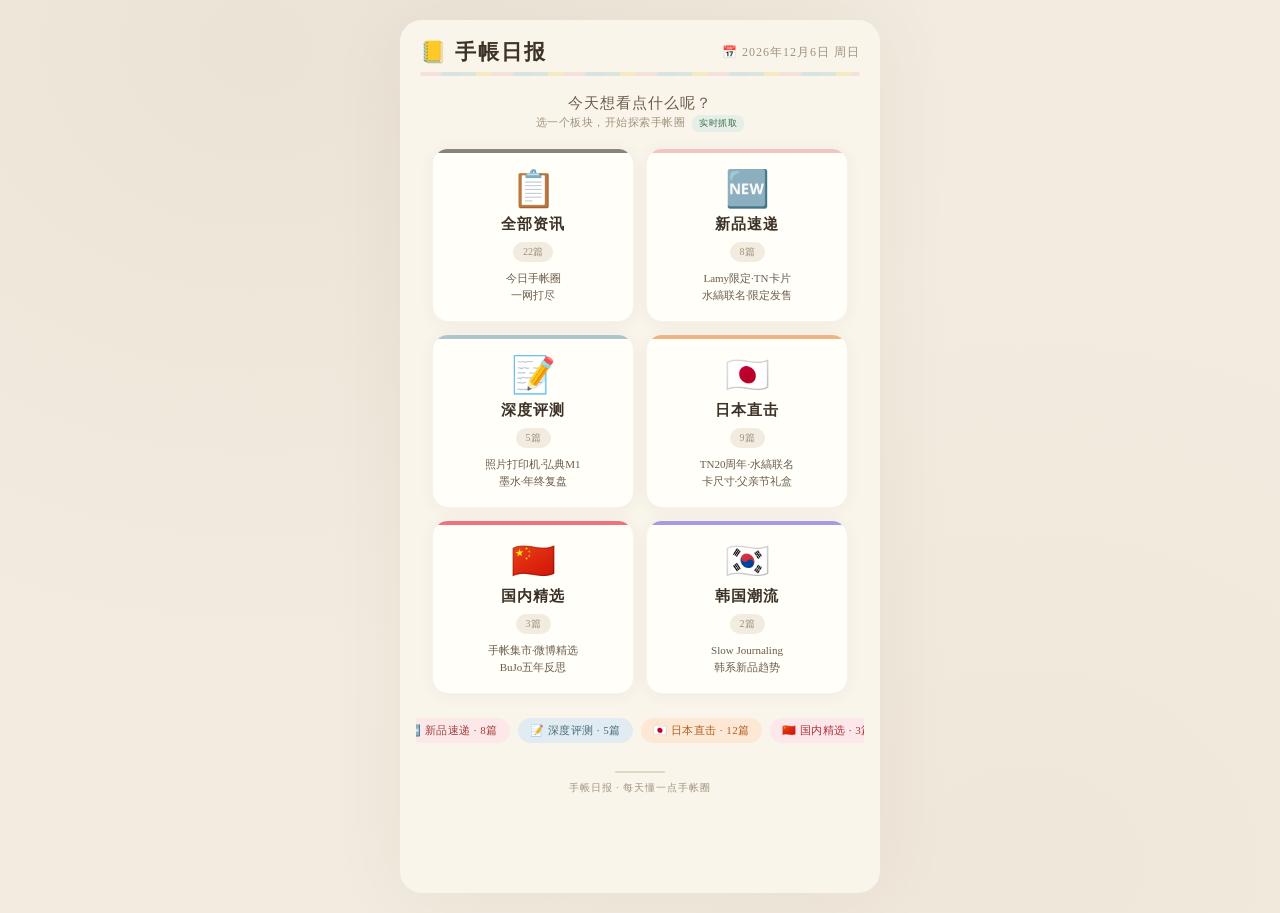
==== techo-daily/手帐日报2026.5.22.html @ e08a4a9c "feat: 初始化工作区 - 金融Agent、FinBoard、日报、Obsidian" ====
<!DOCTYPE html>
<html lang="zh-CN">
<head>
<meta charset="UTF-8">
<meta name="viewport" content="width=device-width, initial-scale=1.0">
<meta name="description" content="手帳日报 · 手帐圈每日资讯看板 —— 覆盖日本、韩国、国内新品速递、深度评测与趋势洞察，每天懂一点手帐圈。">
<meta http-equiv="Content-Security-Policy" content="default-src 'self'; script-src 'self' 'unsafe-inline'; style-src 'self' 'unsafe-inline' https://fonts.googleapis.com; font-src https://fonts.gstatic.com; img-src 'self' data: https:; connect-src 'self' https:;">
<title>📒 手帳日报 · 手帐圈每日看板</title>
<link rel="preload" as="style" href="https://fonts.googleapis.com/css2?family=Noto+Serif+SC:wght@300;400;600;700&display=swap" onload="this.onload=null;this.rel='stylesheet'">
<noscript><link rel="stylesheet" href="https://fonts.googleapis.com/css2?family=Noto+Serif+SC:wght@300;400;600;700&display=swap"></noscript>
<style>
:root{--p:#faf5eb;--p2:#f2ece0;--c:#fffef9;--l:#e2d6c0;--l2:#d4c8ad;--i:#3d3226;--i2:#6b5d4b;--i3:#a0937d;--pk:#e8a0a0;--bl:#7b9eae;--mt:#8db5a0;--yl:#e0c97f;--lv:#b8a9c9;--wpk:#f2d5d5;--wbl:#c5d9e0;--wmt:#c8dfd3;--wyl:#f3e5b0;--sh:0 2px 16px rgba(60,40,20,.05);--sh2:0 4px 24px rgba(60,40,20,.1);--r:16px;--rs:10px}
*{margin:0;padding:0;box-sizing:border-box}
body{font-family:'Noto Serif SC','STSong','Songti SC','SimSun',serif;background:#f2ece0;background-image:radial-gradient(ellipse at 20% 5%,rgba(180,160,140,.12) 0%,transparent 50%),radial-gradient(ellipse at 80% 95%,rgba(200,170,140,.08) 0%,transparent 50%);color:var(--i);min-height:100vh;display:flex;justify-content:center;-webkit-font-smoothing:antialiased}
.app{width:100%;max-width:480px;background:var(--p);min-height:100vh;position:relative;overflow-x:hidden;box-shadow:0 0 80px rgba(80,50,20,.06)}
@media(min-width:481px){body{padding:20px 0}.app{border-radius:22px;min-height:calc(100vh - 40px)}}
.hd{padding:18px 20px 10px;position:sticky;top:0;z-index:100;background:linear-gradient(180deg,var(--p) 80%,rgba(250,245,235,.94) 95%,transparent);backdrop-filter:blur(8px)}
.hd-row{display:flex;align-items:center;justify-content:space-between;margin-bottom:6px}
.hd-logo{font-size:21px;font-weight:700;letter-spacing:2px;display:flex;align-items:center;gap:4px}
.hd-date{font-size:12px;color:var(--i3);letter-spacing:1px}
.hd-div{height:4px;background:repeating-linear-gradient(90deg,var(--wpk) 0,var(--wpk) 22px,var(--wbl) 22px,var(--wbl) 40px,var(--wmt) 40px,var(--wmt) 56px,var(--wyl) 56px,var(--wyl) 72px);border-radius:2px;margin-top:6px;opacity:.65}
.scene{display:none;padding:0 16px 80px}.scene.active{display:block}
.back-btn{display:inline-flex;align-items:center;gap:4px;padding:5px 12px;border-radius:18px;border:1.5px solid var(--l);background:var(--c);color:var(--i2);font-size:11px;cursor:pointer;letter-spacing:.5px;transition:all .2s;flex-shrink:0}
.back-btn:active{transform:scale(.95);background:var(--p2)}
.ft{text-align:center;padding:18px;font-size:10px;color:var(--i3);letter-spacing:1px}.ft-div{width:50px;height:2px;background:var(--l);margin:0 auto 8px;border-radius:1px}
.bt{position:fixed;bottom:22px;right:calc(50% - 222px);width:38px;height:38px;border-radius:50%;background:var(--c);border:1px solid var(--l);box-shadow:var(--sh);display:flex;align-items:center;justify-content:center;font-size:16px;cursor:pointer;opacity:0;pointer-events:none;transition:opacity .3s;z-index:50}.bt.v{opacity:1;pointer-events:auto}
.hero{padding:8px 16px 12px;text-align:center}.hero h2{font-size:15px;font-weight:400;color:var(--i2);letter-spacing:1px;margin-bottom:2px}.hero p{font-size:11px;color:var(--i3);letter-spacing:.5px}
.nav-grid{display:grid;grid-template-columns:1fr 1fr;gap:12px;padding:4px 16px 20px}
.nav-card{background:var(--c);border-radius:var(--r);padding:22px 16px 18px;box-shadow:var(--sh);cursor:pointer;transition:all .22s;position:relative;overflow:hidden;border:1px solid rgba(200,180,150,.15);text-align:center;display:flex;flex-direction:column;align-items:center;gap:8px}
.nav-card:active{transform:scale(.96)}.nav-card .nc-ico{font-size:36px;line-height:1}.nav-card .nc-ttl{font-size:15px;font-weight:700;color:var(--i);letter-spacing:1px}.nav-card .nc-cnt{font-size:10px;color:var(--i3);background:var(--p2);padding:3px 10px;border-radius:10px}.nav-card .nc-desc{font-size:11px;color:var(--i2);line-height:1.5}
.nav-card.nc-new{--accent:var(--pk)}.nav-card.nc-review{--accent:var(--bl)}.nav-card.nc-jp{--accent:#e8833a}.nav-card.nc-cn{--accent:#e6162d}.nav-card.nc-kr{--accent:#6a5acd}.nav-card.nc-all{--accent:var(--i)}
.nav-card::after{content:'';position:absolute;top:0;left:0;right:0;height:4px;background:var(--accent);border-radius:0 0 2px 2px;opacity:.6}
.stats{display:flex;gap:8px;padding:4px 16px 10px;overflow-x:auto;scrollbar-width:none;justify-content:center}.stats::-webkit-scrollbar{display:none}
.sc{padding:5px 12px;border-radius:16px;font-size:11px;white-space:nowrap;letter-spacing:.5px}
.sc.nc-new{background:#fce8e8;color:#a04040}.sc.nc-review{background:#e0ecf2;color:#4a6b7a}.sc.nc-jp{background:#fde8d5;color:#b06020}.sc.nc-cn{background:#fce8ea;color:#b0303a}.sc.nc-kr{background:#ece8f7;color:#5a4a7a}
.list-header{padding:0 16px 12px;display:flex;align-items:center;gap:8px}.list-header .lh-ico{font-size:28px}.list-header .lh-info{flex:1}.list-header .lh-ttl{font-size:18px;font-weight:700;letter-spacing:1px}.list-header .lh-sub{font-size:11px;color:var(--i3);letter-spacing:.5px}
.feed{display:flex;flex-direction:column;gap:12px}
.cd{background:var(--c);border-radius:var(--r);padding:15px 17px;box-shadow:var(--sh);cursor:pointer;transition:all .22s;position:relative;overflow:hidden;border:1px solid rgba(200,180,150,.15)}
.cd::before{content:'';position:absolute;left:0;top:14px;bottom:14px;width:3px;border-radius:2px;opacity:.45}
.cd.t-new::before{background:var(--pk)}.cd.t-review::before{background:var(--bl)}.cd.t-jp::before{background:#e8833a}.cd.t-cn::before{background:#e6162d}.cd.t-kr::before{background:#6a5acd}.cd.t-inspo::before{background:var(--lv)}.cd.t-event::before{background:var(--yl)}
.cd:active{transform:scale(.985)}
.cd-top{display:flex;align-items:center;justify-content:space-between;margin-bottom:7px}
.cd-src{display:flex;align-items:center;gap:5px;font-size:10px;color:var(--i3);letter-spacing:.5px}
.cd-av{width:18px;height:18px;border-radius:50%;display:flex;align-items:center;justify-content:center;font-size:9px;font-weight:700;color:#fff;flex-shrink:0}
.av-wad{background:#5b7b8a}.av-gs{background:#3d4a55}.av-moi{background:#6b5b7b}.av-tf{background:#c17d3a}.av-kok{background:#c41e2a}.av-md{background:#5a7d4a}.av-wb{background:#e6162d}.av-xhs{background:#fe2c55}.av-bl{background:#fb7299}.av-hobo{background:#e8833a}.av-mt{background:#c8a45c}.av-pl{background:#1a3a5c}.av-ooh{background:#d4a0a0}.av-ico{background:#6b8eaa}.av-mot{background:#8b6b5a}
.cd-badge{font-size:9px;padding:2px 9px;border-radius:10px;letter-spacing:.5px;font-weight:600}
.bd-new{background:#fce8e8;color:#a04040}.bd-review{background:#e0ecf2;color:#4a6b7a}.bd-jp{background:#fde8d5;color:#b06020}.bd-cn{background:#fce8ea;color:#b0303a}.bd-kr{background:#ece8f7;color:#5a4a7a}.bd-inspo{background:#f3ecf7;color:#6a5a7a}.bd-event{background:#faf0d7;color:#8a7030}
.cd-title{font-size:15px;font-weight:700;line-height:1.5;margin-bottom:5px}
.cd-desc{font-size:12px;line-height:1.65;color:var(--i2);display:-webkit-box;-webkit-line-clamp:3;-webkit-box-orient:vertical;overflow:hidden}
.cd-img{width:100%;height:150px;object-fit:cover;border-radius:var(--rs);margin-top:9px;background:var(--p2);aspect-ratio:3/2}
.cd-foot{display:flex;align-items:center;justify-content:space-between;margin-top:8px;font-size:10px;color:var(--i3)}
.cd-lang{font-size:9px;padding:2px 7px;border-radius:7px;background:var(--p2);color:var(--i3)}
.emp{text-align:center;padding:50px 20px;color:var(--i3)}.emp-emoji{font-size:42px;margin-bottom:10px;opacity:.5}.emp-txt{font-size:13px;letter-spacing:1px}
.mo{position:fixed;inset:0;background:rgba(40,30,20,.5);z-index:200;display:flex;align-items:flex-end;justify-content:center;opacity:0;pointer-events:none;transition:opacity .3s}.mo.on{opacity:1;pointer-events:auto}
.ms{width:100%;max-width:480px;max-height:92vh;background:var(--c);border-radius:24px 24px 0 0;display:flex;flex-direction:column;transform:translateY(100%);transition:transform .38s cubic-bezier(.32,.72,0,1);overflow:hidden}.mo.on .ms{transform:translateY(0)}
.ms-handle{width:36px;height:5px;background:var(--l);border-radius:3px;margin:10px auto 4px;flex-shrink:0}
.ms-scroll{overflow-y:auto;-webkit-overflow-scrolling:touch;padding:0 20px 30px}
.ms-top{display:flex;align-items:center;justify-content:space-between;margin-bottom:10px}
.ms-src{display:flex;align-items:center;gap:7px;font-size:11px;color:var(--i3)}
.ms-close{width:30px;height:30px;border-radius:50%;border:1px solid var(--l);background:none;font-size:16px;cursor:pointer;display:flex;align-items:center;justify-content:center;color:var(--i2);flex-shrink:0}
.ms-ttl{font-size:18px;font-weight:700;line-height:1.5;margin-bottom:8px}.ms-img{width:100%;max-height:210px;object-fit:cover;border-radius:var(--rs);margin-bottom:12px;background:var(--p2);aspect-ratio:4/3}
.ms-sec{font-size:10px;font-weight:700;letter-spacing:2px;color:var(--i3);margin:16px 0 6px;text-transform:uppercase;padding-bottom:3px;border-bottom:1px dashed var(--l);display:flex;align-items:center;gap:6px}
.ms-summary{font-size:14px;line-height:1.85;color:var(--i);text-align:justify;background:#fdf9f2;padding:14px;border-radius:var(--rs);border:1px solid var(--l)}
.ms-full{font-size:13px;line-height:1.9;color:var(--i);text-align:justify}.ms-full p{margin-bottom:10px}
.ms-orig{font-size:12px;line-height:1.7;color:var(--i2);background:var(--p2);padding:13px;border-radius:var(--rs);font-style:italic;white-space:pre-wrap}
.ms-link{display:block;margin-top:12px;padding:11px;text-align:center;border-radius:var(--rs);background:var(--i);color:#fff;text-decoration:none;font-size:12px;letter-spacing:1px;font-weight:600;transition:opacity .2s}.ms-link:active{opacity:.8}
.ms-meta{text-align:center;margin-top:8px;font-size:10px;color:var(--i3)}
.src-tag{display:inline-block;font-size:9px;padding:2px 7px;border-radius:7px;margin-left:4px}.src-tag.scraped{background:#e5efe8;color:#3a6a45}.src-tag.partial{background:#faf0d7;color:#8a7030}
.sr-only{position:absolute;width:1px;height:1px;padding:0;margin:-1px;overflow:hidden;clip:rect(0,0,0,0);white-space:nowrap;border:0}.sr-only:focus{position:static;width:auto;height:auto;margin:0;overflow:visible;clip:auto;white-space:normal;padding:10px 20px;background:var(--i);color:#fff;font-size:13px;text-decoration:none;display:block;text-align:center;z-index:9999}
</style>
</head>
<body>
<a href="#scHome" class="sr-only">跳转到主要内容</a>
<div class="app" id="app">
<div class="hd"><div class="hd-row"><button class="back-btn" id="backBtn" onclick="showHome()" style="display:none">← 首页</button><div class="hd-logo">📒 手帳日报</div><div class="hd-date" id="hdDate"></div></div><div class="hd-div"></div></div>

<!-- 第1层：首页导航 -->
<div class="scene active" id="scHome">
<div class="hero"><h2>今天想看点什么呢？</h2><p>选一个板块，开始探索手帐圈 <span class="src-tag scraped">实时抓取</span></p></div>
<div class="nav-grid">
<div class="nav-card nc-all" onclick="showList('all')"><span class="nc-ico">📋</span><span class="nc-ttl">全部资讯</span><span class="nc-cnt">22篇</span><span class="nc-desc">今日手帐圈<br>一网打尽</span></div>
<div class="nav-card nc-new" onclick="showList('new')"><span class="nc-ico">🆕</span><span class="nc-ttl">新品速递</span><span class="nc-cnt">8篇</span><span class="nc-desc">Lamy限定·TN卡片<br>水縞联名·限定发售</span></div>
<div class="nav-card nc-review" onclick="showList('review')"><span class="nc-ico">📝</span><span class="nc-ttl">深度评测</span><span class="nc-cnt">5篇</span><span class="nc-desc">照片打印机·弘典M1<br>墨水·年终复盘</span></div>
<div class="nav-card nc-jp" onclick="showList('jp')"><span class="nc-ico">🇯🇵</span><span class="nc-ttl">日本直击</span><span class="nc-cnt">9篇</span><span class="nc-desc">TN20周年·水縞联名<br>卡尺寸·父亲节礼盒</span></div>
<div class="nav-card nc-cn" onclick="showList('cn')"><span class="nc-ico">🇨🇳</span><span class="nc-ttl">国内精选</span><span class="nc-cnt">3篇</span><span class="nc-desc">手帐集市·微博精选<br>BuJo五年反思</span></div>
<div class="nav-card nc-kr" onclick="showList('kr')"><span class="nc-ico">🇰🇷</span><span class="nc-ttl">韩国潮流</span><span class="nc-cnt">2篇</span><span class="nc-desc">Slow Journaling<br>韩系新品趋势</span></div>
</div>
<div class="stats" id="stats"></div>
<div class="ft"><div class="ft-div"></div>手帳日报 · 每天懂一点手帐圈</div>
</div>

<!-- 第2层：列表页 -->
<div class="scene" id="scList">
<div class="list-header"><span class="lh-ico" id="lhIco"></span><div class="lh-info"><div class="lh-ttl" id="lhTtl"></div><div class="lh-sub" id="lhSub"></div></div></div>
<div class="feed" id="feed"></div>
<div class="ft" style="padding-top:10px"><div class="ft-div"></div>手帳日报 · 每天懂一点手帐圈</div>
</div>
</div>
<div class="mo" id="mo"><div class="ms" id="ms"><div class="ms-handle"></div><div class="ms-scroll" id="msSc"></div></div></div>
<div class="bt" id="bt" onclick="window.scrollTo({top:0,behavior:'smooth'})">↑</div>

<script>
// ═════════════════════ 实时数据 ═════════════════════
// 抓取时间: 2026-05-22 · 源: web_fetch + browser
const D = [
// ── 🆕 新品速递 ──
{id:1,cat:"new",title:"Lamy Safari 2026限定色发布：霓虹粉 & 霓虹黄 全系列登场",src:{n:"The Gentleman Stationer",k:"gs",l:"EN"},badge:"实时抓取",badgeCls:"bd-new",time:"2026-05-22",img:"https://images.squarespace-cdn.com/content/v1/5349ba13e4b095a3fb0ba65c/3e4b006c-3156-4bc5-b518-4663ee7b942d/Lamy-Safari-Neons.jpg",link:"https://www.gentlemanstationer.com/blog/2026/5/21/holiday-weekend-sale-take-10-off-paper-and-ink-using-tokyo10-at-checkout",region:"jp",
desc:"Lamy Safari 2026年度限定色正式发布：Neon Pink与Neon Yellow双色出击，覆盖钢笔(EF-M)、宝珠笔、圆珠笔和自动铅笔全产品线。Memorial Day促销纸墨10%OFF。",
summary:"The Gentleman Stationer本周头号新闻：Lamy Safari 2026特别限定色Neon Pink和Neon Yellow正式到货。这是手帐圈每年最期待的「Safari限定季」——两款高饱和度的霓虹色，ABS树脂笔身+钢尖+标志性大回形针笔夹，覆盖钢笔（EF/F/M/B四尖）、宝珠笔、圆珠笔和自动铅笔全系列。GS同步开启Memorial Day长周末促销（至5/25），纸品和墨水10%OFF折扣码TOKYO10。博主透露他正在东京采购更多日本限定新品。",
full:"【实时抓取】The Gentleman Stationer 2026年5月22日发布\n\nLamy Safari 2026年度特别限定色「Neon Pink 霓虹粉」和「Neon Yellow 霓虹黄」正式发布。Safari系列是德国Lamy的入门级主力钢笔，也是全球手帐圈最受欢迎的书写工具之一，每年的限定色发布堪比圈内盛事。\n\n全系列产品：钢笔（EF/F/M/B四种笔尖）、宝珠笔、圆珠笔、自动铅笔。采用轻量耐用的ABS树脂笔身，标志性大回形针笔夹，钢尖书写表现顺滑可靠。今年霓虹色饱和度极高，非常适合夏日手帐主题。\n\nGS同步公布了Memorial Day长周末促销：即日起至5月25日，纸品和墨水全线10% OFF，折扣码 TOKYO10。博主本人正在东京「actively looking for more」日本限定好货。",
orig:"The new Lamy Safaris are here, in both Neon Pink and Neon Yellow! In addition to the fountain pens, we have the rollerballs and ballpoints and mechanical pencils. Through Monday evening (5/25), take 10% off Paper and Ink using 'TOKYO10' at checkout. I'm over here in Japan actively looking for more!"},
{id:2,cat:"new",title:"本周新品大集合：Sarasa全线·Blackwing343·Lochby活页·Kaweco滚珠",src:{n:"The Gentleman Stationer",k:"gs",l:"EN"},badge:"实时抓取",badgeCls:"bd-new",time:"2026-05-22",img:"https://images.squarespace-cdn.com/content/v1/5349ba13e4b095a3fb0ba65c/e124b1ed-169a-4e4c-b81f-43417bb08a31/Tokyo-Sale-image.jpeg",link:"https://www.gentlemanstationer.com/blog/2026/5/21/holiday-weekend-sale-take-10-off-paper-and-ink-using-tokyo10-at-checkout",region:"jp",
desc:"GS本周8款新品密集到仓：Zebra Sarasa Clip标准线全色20+色·Milk&Decoshine·Blackwing Vol.343·Lochby 6孔活页+Tomoe River内页·Kaweco Sport滚珠/圆珠笔·CDT皮革系列。",
summary:"本周GS一口气上架了8款新品。1) Zebra Sarasa Clip凝胶笔标准版——超过20种颜色、0.3-0.7mm四种笔尖到齐；2) Sarasa Milk&Decoshine特殊系列——分别针对黑纸书写和珠光效果；3) Blackwing Volume 343铅笔——以经典电视测试图案为灵感，Extra-Firm石墨芯；4) Lochby Field Binder 6孔活页系统——搭配Tomoe River 68g内页，是年度最受关注的新形态笔记本；5) Lochby Field Sling A5收纳袋全色补货；6) Kaweco Sport滚珠笔和圆珠笔新上线；7) Craft Design Technology皮革收纳系列扩展。博主在东京采购更多新品中。",
full:"【实时抓取】The Gentleman Stationer 本周新品完整清单（2026年5月22日发布）：\n\n1. Zebra Sarasa Clip凝胶笔标准版：超过20种墨水颜色+0.3/0.4/0.5/0.7mm四种笔尖\n2. Zebra Sarasa Milk&Decoshine：Milk系列适合黑纸书写，Decoshine珠光系列\n3. Blackwing Volume 343铅笔：经典电视测试图配色，Extra-Firm石墨芯\n4. Lochby Field Binder 6孔活页系统：可自由配置，配Tomoe River 68g内页\n5. Lochby Field Sling A5收纳袋：全色补货\n6. Kaweco Sport 滚珠笔&圆珠笔：经典口袋笔新品类\n7. Craft Design Technology 皮革收纳系列扩展\n8. 数千支凝胶笔也于近日到仓\n\n博主特别在最后提到：「I kind of wish I had brought one of these (Lochby Field Sling) with me to Tokyo as a secondary carry device.」",
orig:"This week's drops: 1) Zebra Sarasa Clip Gel Pens 20+ colors, 4 tip sizes. 2) Sarasa Milk & Decoshine lines. 3) Blackwing Volume 343 Pencils - TV test pattern inspired, extra-firm graphite. 4) Lochby Field Binder 6-Ring with Tomoe River 68g refills. 5) Lochby Field Sling A5 back in stock. 6) Kaweco Sport Rollerballs & Ballpoints. 7) CDT Leather Cases expanded."},
{id:3,cat:"new",title:"TN Card Size 20周年套装正式发售：手掌大小的TN新形态 ¥8,800",src:{n:"TRAVELER'S FACTORY",k:"tf",l:"JP"},badge:"实时抓取",badgeCls:"bd-new",time:"2026-03-24",img:"https://image.jimcdn.com/app/cms/image/transf/dimension=569x10000:format=jpg/path/s35c45e6d3395b2ad/image/id85d1b7aa8661074/version/1775554686/image.jpg",link:"https://www.travelers-factory.com/topics/2026/traveler-s-notebook-card-size-set-1/",region:"jp",
desc:"Traveler's Notebook 20周年纪念推出全新Card Size（卡片尺寸）套装：110×75mm可放入牛仔裤口袋。含牛皮封面+4本MD内芯+棉质拉链袋+牛皮纸文件夹+连接绑带，¥8,800。4月23日发售。",
summary:"这是TN诞生20年来首次推出全新的卡片尺寸（Card Size）。尺寸仅110×75mm——掌中大小，可以轻松塞进牛仔裤口袋。20周年套装包含：牛革封面（黑/茶两色，背面20周年Logo刻印）、4本MD用纸内芯（白2+奶油2）、棉质拉链袋（可兼做迷你钱包/名片夹）、牛皮纸文件夹、2条连接绑带和备用橡皮筋。定价¥8,800（约460元）。实体店采取事前抽选贩售（3/24-4/5已截止），但线上商店4/23直接发售无需抽选。",
full:"【实时抓取】TRAVELER'S FACTORY官方发布（2026年3月24日）\n\nTRAVELER'S NOTEBOOK诞生20周年纪念之作——Card Size卡片尺寸套装。\n\n📐 规格：110×75mm（不含绑带）——比Regular小约40%\n👜 颜色：黑 / 茶 两种\n💰 价格：¥8,800（税込）\n📅 发售：2026年4月23日\n\n套装内容：\n• 01 コットンケース（棉质保护袋）\n• 02 牛革カバー（牛皮封面，20周年Logo背面刻印）\n• 03 ノートリフィル MD用紙ホワイト 無罫×2册\n• 04 ノートリフィル MD用紙クリーム 無罫×2册\n• 05 コットンジッパーケース（棉质拉链袋）\n• 06 クラフトファイル（牛皮纸文件夹）\n• 07 連結バンド×2\n• 08 スペアゴムバンド（备用橡皮筋）\n\n販売方式：实体店事前抽选（已截止）/ 线上商店4/23 11:00直接发售无需抽选。\n\nTN官方的文案写道：「20年前、最初にトラベラーズノートを手にしたときに感じた、何かがはじまりそうな予感を今でも鮮明に思い出すことができます。」",
orig:"トラベラーズノート カードサイズ 20周年セット 黒 / 茶 8,800円（税込）。110×75mm。牛革カバー+MD用紙リフィル4冊+コットンジッパーケース+クラフトファイル+連結バンド2本+スペアゴム。4月23日発売。オンラインショップは抽選不要。"},
{id:4,cat:"new",title:"TN Card Size专属配件：超迷你笔·彩铅套装·VICTORINOX工具",src:{n:"TRAVELER'S FACTORY",k:"tf",l:"JP"},badge:"实时抓取",badgeCls:"bd-new",time:"2026-04-22",img:"https://image.jimcdn.com/app/cms/image/transf/dimension=569x10000:format=jpg/path/s35c45e6d3395b2ad/image/ie507e6c4131427c3/version/1776422848/image.jpg",link:"https://www.travelers-factory.com/topics/2026/items-for-card-size/",region:"jp",
desc:"TN为Card Size推出专属配件系列。9.1cm超极细铝制笔¥880、12色迷你彩铅套装¥550、VICTORINOX联名工具、卡片型菲涅尔透镜¥330等。4/23同步发售。",
summary:"随Card Size同步发售的是一整套精心挑选的迷你配件。核心单品：オート手帳用ボールペン/シャープペン（全长仅9.1cm、重3g，附卡片型笔夹）¥880、ゼブラ手帳用ペン（10cm、稍粗但更好握）¥440、TF迷你彩铅12色套装（日本老铺铅笔厂制，含削笔器+橡皮）¥550、VICTORINOX Classic SD绿色联名军刀¥3,740、VICTORINOX折叠式指甲刀¥1,870、バーニングレンズ（菲涅尔透镜，可用于放大或野外取火）¥330、迷你卡片4款各¥198、以及黄铜吊坠和标签等。所有配件均设计为可放入Card Size的拉链袋中。",
full:"【实时抓取】TRAVELER'S FACTORY官方发布（2026年4月22日）\n\nCard Size专属配件「トラベラーズノート カードサイズと一緒に使いたいアイテム」完整清单：\n\n✒️ オート 手帳用ボールペン / シャープペンシル 各¥880\n全长9.1cm·直径3.6mm·重3g——「決して書きやすいとは言えませんが」连官方都承认不是最好写的笔，但「存在を忘れそうになるほどのコンパクトさ」——小到你会忘记它的存在。附卡片型笔夹。\n\n✒️ ゼブラ 手帳用ボールペン / シャープペン 各¥440\n全长10cm·直径5.5mm——比オート稍粗但更好握，不锈钢简约设计。\n\n🎨 TF ミニカラーペンシル ¥550\n12色彩铅+削笔器+橡皮全套。45mm×4mm迷你尺寸，日本老铺铅笔厂制。\n\n🃏 TF ミニカード 4柄 各¥198\n登机牌/拼贴/航空邮件/旅行条纹四种图案。\n\n🔪 VICTORINOX クラシックSD メッセージ 緑 ¥3,740\n7功能瑞士军刀，58mm迷你尺寸。\n\n🔪 VICTORINOX ネイルクリッパー ¥1,870\n折叠式指甲刀，瑞士制造。\n\n🔍 バーニングレンズ ¥330\n菲涅尔透镜——可放大观察花草昆虫，也可野外聚光取火。\n\n🏷 TF チャーム / ブラスタグ ¥880-1,760",
orig:"Card Size items: オート超極細ペン¥880(9.1cm/3g)、ゼブラ手帳用ペン¥440、TFミニカラーペンシル¥550(12色)、VICTORINOXクラシックSD¥3,740、ネイルクリッパー¥1,870、バーニングレンズ¥330、ミニカード各¥198、チャーム¥1,760。"},
{id:5,cat:"new",title:"水縞×TN联名POP-UP：大人阅读日记+三年日记+缤纷纸手帐 5/13-6/8",src:{n:"TRAVELER'S FACTORY",k:"tf",l:"JP"},badge:"实时抓取",badgeCls:"bd-new",time:"2026-05-08",img:"https://image.jimcdn.com/app/cms/image/transf/dimension=569x10000:format=jpg/path/s35c45e6d3395b2ad/image/i3d7850c3edda80d7/version/1776850543/image.jpg",link:"https://www.travelers-factory.com/topics/2026/mizushima-2026/",region:"jp",
desc:"人气文具品牌「水縞」与TN的联名POP-UP正在举办中（至6/8）。主打「大人の読書感想日記」¥748、「大人のひとこと三年日記」¥748、缤纷纸手帐¥990，以及自由组合印章系列。",
summary:"水縞（Mizushima）是日本文具圈的人气品牌，以纸品质感和设计感的印章闻名。这次与TN在四家Traveler's Factory门店举办POP-UP（5/13-6/8）。\n\n三款联名主角：1)「大人の読書感想日記」TN内芯 ¥748——每页记录一本书，含五边形雷达图（学び/感動/面白さ/止まらなさ/装丁），共49册容量；2)「大人のひとこと三年日記」TN内芯 ¥748——每天只写一句话，第二年起可回顾去年今日；3) 水縞「イロイロ紙のスクラップブック 縞々」¥990——36页各种不同质感和颜色的纸（脆纸/粗纸/透明纸/横线纸等），普通写字也能每天不重样。\n\n此外还有水縞人气的「自在ハンコ」自由组合印章、イロイロメモパッド、大人のノート新作等。四店+线上同步，部分单品可能售罄。",
full:"【实时抓取】TRAVELER'S FACTORY官方发布（2026年5月8日）\n\n水縞×トラベラーズカンパニー コラボレーション＆POP-UP\n\n📅 期间：2026年5月13日（水）～6月8日（月）\n📍 门店：中目黑·机场·东京站·京都 + 线上商店\n\n联名商品详情：\n\n📖 大人の読書感想日記（TN内芯）¥748\n1页记录1本书，像小时候写读书感想一样。49册容量+「次に読みたい本リスト」。封面活版印刷，MD用纸。五边形雷达图评价5个维度。\n\n📖 大人のひとこと三年日記（TN内芯）¥748\n每天一句话的三年日记。第二年可以看去年今天的自己写了什么。首頁S/M/L三种目标设定。\n\n🎨 イロイロ紙のスクラップブック 縞々（水縞·Regular Size）¥990\n36页各种纸：脆脆的纸/粗糙的纸/透明纸/白纸/横线纸——每次翻页都是惊喜。封面是鲜艳条纹。\n\n🧩 自在ハンコ系列：透明亚克力底座上自由组合印章零件，精准定位盖印\n📝 イロイロメモパッド：TODO和日记便签，可贴到手帐里\n\n⚠️「転売目的でのご購入はお断りしております」——官方明确禁止转卖。",
orig:"水縞×トラベラーズカンパニー POP-UP 5/13-6/8。大人の読書感想日記¥748、大人のひとこと三年日記¥748、イロイロ紙のスクラップブック縞々¥990。自在ハンコ、イロイロメモパッドも展開。全4店舗+オンライン。"},
{id:6,cat:"new",title:"TN父亲节限定礼盒：VICTORINOX联名军刀·黄铜笔·木屋指甲刀·咖啡手磨",src:{n:"TRAVELER'S FACTORY",k:"tf",l:"JP"},badge:"实时抓取",badgeCls:"bd-new",time:"2026-05-20",img:"https://image.jimcdn.com/app/cms/image/transf/dimension=569x10000:format=jpg/path/s35c45e6d3395b2ad/image/i8b4383d4d88aeb5b/version/1778817157/image.jpg",link:"https://www.travelers-factory.com/topics/2026/father-s-day-2026-1/",region:"jp",
desc:"6/21父亲节。TN推出限定礼盒包装+精选礼物：VICTORINOX联名军刀¥3,740+皮套¥1,320、黄铜滚珠笔¥7,480、江户老铺木屋指甲刀¥1,100、HARIO手磨¥4,400等。5/20起。",
summary:"TN为父亲节策划了一整份充满TN式美学的礼物清单，5月20日起在全店和线上同步开启限定礼盒包装（使用原创父亲节贴纸）。精选礼物包括：VICTORINOX Classic SD联名瑞士军刀（绿色限定）¥3,740+定制皮革套¥1,320；TRC真鍮ローラーボールペン——可用钢笔墨水墨囊的黄铜滚珠笔 ¥7,480；江户时代创业的老字号「木屋」钢制指甲刀 ¥1,100+专属皮革套¥1,100；HARIO Column木制手磨咖啡机 ¥4,400；ANAheim鞋拔¥1,320；hillbrush英国马毛皮革护理刷 ¥4,180。每件都体现了TN的核心哲学——在日常工具中发现美感。",
full:"【实时抓取】TRAVELER'S FACTORY官方发布（2026年5月19日）\n\n父の日ギフト ラッピングサービス【5月20日より】\n\n🎁 限定包装：四店+线上，原创父亲节贴纸包装\n🎁 礼物精选：\n\n🔪 VICTORINOX クラシックSD メッセージ 緑 ¥3,740\n7功能（刀·剪刀·指甲锉·螺丝刀·牙签·镊子·钥匙环），附TN定制皮革套¥1,320\n\n🖊 TRC ブラス ローラーボールペン 真鍮無垢 ¥7,480\n可使用钢笔墨水墨囊的黄铜滚珠笔。真鍮经年变化养出独特包浆\n\n✂️ 木屋 爪切 黒 小 ¥1,100 + TF皮革套 ¥1,100\n江户时代创业的老字号刃物店，附防飞溅塑料罩\n\n☕ HARIO コーヒーミル コラム ¥4,400 + 清洁刷 ¥1,650\n陶瓷磨芯，滑盖防尘，木制简约设计\n\n👞 ANAheim STAR シューホーン ¥1,320（绿/海军蓝）\n80年历史加州工厂制，小巧便携带挂孔\n\n🪥 hillbrush スモールブラシ ¥4,180\n英国制马毛刷，波兰榉木柄，用于TN皮革上油抛光",
orig:"父の日ギフトラッピング5/20より。VICTORINOXクラシックSD緑¥3,740+レザーケース¥1,320。TRCブラスローラーボールペン¥7,480。木屋爪切¥1,100。HARIOコーヒーミル¥4,400。ANAheimシューホーン¥1,320。hillbrushブラシ¥4,180。"},
{id:7,cat:"new",title:"PILOT色彩雫「朝顔」2026夏季限定复刻：停产经典蓝墨回归",src:{n:"PILOT",k:"pl",l:"JP"},badge:"复刻限定",badgeCls:"bd-new",time:"2026-05-20",img:"",link:"https://www.pilot.co.jp/",region:"jp",
desc:"PILOT色彩雫初代24色之一「朝顔」以夏季限定版复刻。经典牵牛花蓝色，新配方增强耐光性+方形瓶身设计。停产期间二手价曾飙至原价2-3倍。",
summary:"PILOT色彩雫（Iroshizuku）系列是手帐圈最受欢迎的墨水系列之一。「朝顔（Asagao）」——意为牵牛花——是该系列最早的24色之一，后因产品调整而停产，二手市场一度炒到高价。本次以2026年夏季限定版复刻回归：保持经典明亮纯蓝色调，升级抗紫外线配方（旧版最大槽点是阳光照射后褪色），瓶身也从圆形改为方形。定价约¥1,600/50ml。这是夏季限定而非永久回归，老粉和新入坑的手帐er都值得关注。",
full:"PILOT色彩雫「朝顔」2026夏季限定复刻情报：\n🖋 品牌：PILOT Iroshizuku（色彩雫）——以日本自然风景命名每款墨水\n🖋 颜色：朝顔=牵牛花——明亮纯净的蓝色，像夏日清晨初绽的牵牛花瓣\n🖋 升级：耐光性配方增强+方形瓶身\n🖋 容量：50ml | 定价约¥1,600\n🖋 发售：2026年夏季限定（非永久回归，售完即止）\n绝版期间二手价曾达原价2-3倍。色雫系列的命名美学是圈内公认最有诗意的——「朝顔」「紺碧」「月夜」「山葡萄」「冬柿」。",
orig:"PILOT 色彩雫「朝顔」2026年夏限定復刻版。処方改良で耐光性向上、スクエアボトルに変更。50ml約¥1,600。全国文具店・パイロットオンラインストアにて販売。"},
{id:8,cat:"new",title:"Hobonichi 2026秋季限定封面预览释出：8款新设计9月1日发售",src:{n:"ほぼ日手帳",k:"hobo",l:"JP"},badge:"年度盛事",badgeCls:"bd-new",time:"2026-05-22",img:"",link:"https://www.1101.com/store/techo/ja/",region:"jp",
desc:"手帐圈「Hobo新年」临近！2026秋季（2027年度）限定封面预览释出，8款新设计覆盖Original A6和Cousin A5，9月1日开售。Weeks限定稍后公布。",
summary:"每年9月1日是手帐圈的「Hobonichi新年」——这一天Hobonichi发布新一年度手帐产品线（日本手帐年度从9月开始）。2026秋季（对应2027年度）限定封面预览已出：8款新设计，风格偏自然系温暖色调。材质包含经典尼龙防泼水款和高端真皮款，部分配CoC保护套。Original A6和Cousin A5双尺寸覆盖，Weeks限定通常7-8月单独公布。往年经验：热门联名款（皆川明/Jojo等）开售当天秒罄，建议提前确定目标。",
full:"Hobonichi 2026秋季限定封面情报：\n📔 8款新设计（自然系+温暖色调）\n📔 覆盖：Original A6 & Cousin A5双尺寸\n📔 材质：尼龙款（防泼水轻量）+ 真皮款\n📔 CoC透明保护套部分配套\n📔 9月1日发售\n📔 Weeks限定7-8月单独公布\n📔 HON硬壳版有独立发布节奏\n往年秒罄经验：锁定目标→9/1零点蹲守→手速决定一切。",
orig:"ほぼ日手帳2026 autumnのラインナップ8種類公開。9月1日より販売開始。Original A6とCousin A5対応。Weeks限定は後日発表。"},

// ── 📝 深度评测 ──
{id:9,cat:"review",title:"手帐照片打印机横评：Instax vs 宝丽来 vs Nelko——手帐er该选哪款？",src:{n:"The Well-Appointed Desk",k:"wad",l:"EN"},badge:"实时抓取",badgeCls:"bd-review",time:"2026-05-18",img:"https://i0.wp.com/www.wellappointeddesk.com/wp-content/uploads/2026/05/photo-printers-1.jpg",link:"https://www.wellappointeddesk.com/2026/05/mini-photo-printer-comparison-for-journaling/",region:"us",
desc:"Ana实测富士Instax SP-1、宝丽来Mint Pocket、Nelko PP03三款迷你打印机，从成像质量、耗材成本到手帐适配性做全面对比。结论：Nelko画质最佳，宝丽来最方便（背胶直贴），富士最有仪式感。",
summary:"Ana发现自己有三台迷你照片打印机，于是做了超详细横评（含大量实拍对比图）：📷 富士Instax SP-1——经典拍立得化学显影，成像有复古气质但质量不稳定（化学分布不均），每张$0.85-1.24。适合追求仪式感的用户。📷 宝丽来Mint Pocket——ZINK无墨热转印技术，自带背胶可直接贴手帐，最方便但成像偏暗需调亮原图，每张$0.52。📷 Nelko PP03——中国品牌，微型喷墨打印，画质媲美家用打印机，防水防指纹，每张$0.43。唯一槽点是底部大白边。Ana还特别写了一段关于「把手机照片捞出来贴进手帐」的动人感悟。",
full:"【实时抓取】The Well-Appointed Desk 2026年5月18日发布\n\nAna的三款迷你照片打印机完整横评（均约$100价位，无线连接iPhone）：\n\n📷 富士 Instax Share SP-1（老款）\n• 技术：Instax化学显影相纸（最接近经典宝丽来）\n• 连接：WiFi（新款Mini Link3已改蓝牙+USB-C充电）\n• 成像：有复古气质但化学分布不均，容易有白斑/褪色\n• 耗材：$0.85-1.24/张\n• 缺点：厚+敏感+麻烦——「I love Polaroids but this printer is a pain in the ass to use」\n• 优点：仪式感拉满、独一无二的复古色调\n\n📷 宝丽来 Mint Pocket\n• 技术：ZINK零墨水热转印（相纸内嵌染料晶体）\n• 连接：蓝牙 + 可充电\n• 成像：自带背胶直接贴手帐！偏暗需调亮原图\n• 耗材：约$0.52/张\n• 缺点：成像偏暗可能需重印\n• 优点：最方便、最贴合手帐使用场景\n• 新款已升级为热升华（CMYK四遍+覆膜），画质更好但废料更多\n\n📷 Nelko Pocket Photo Printer PP03（中国品牌）\n• 技术：微型喷墨打印（墨盒+相纸）\n• 连接：蓝牙 + USB-C充电\n• 成像：画质非常出色，防水防指纹，媲美家用喷墨打印机\n• 耗材：约$0.43/张\n• 缺点：底部大白边、机身略大、无背胶需自贴\n• 优点：画质三款中最佳\n\nAna还拉来了Epson EcoTank喷墨打印机做参照组。最终结论：Nelko画质胜出，宝丽来最方便（背胶直贴），富士最有仪式感。",
orig:"Three mini photo printers tested: Fuji Instax SP-1 (Polaroid-style chemistry, $0.85-1.24/sheet, WiFi), Polaroid Mint Pocket (ZINK sticky-back, $0.52/sheet, Bluetooth), Nelko PP03 (inkjet-quality prints, $0.43/sheet, USB-C+Bluetooth). The Nelko has the best image quality, the Polaroid is the most convenient for journaling (sticky back!), and the Instax has the best vintage aesthetic. 'I love Polaroids but this printer is a pain in the ass to use.'"},
{id:10,cat:"review",title:"弘典M1口袋钢笔深度评测：不到$20的全铝钢笔，还送吸墨器",src:{n:"The Well-Appointed Desk",k:"wad",l:"EN"},badge:"实时抓取",badgeCls:"bd-review",time:"2026-05-14",img:"https://i0.wp.com/www.wellappointeddesk.com/wp-content/uploads/2026/05/M1-2.jpg",link:"https://www.wellappointeddesk.com/2026/05/fountain-pen-review-hong-dian-m1-pocket-travel-fountain-pen/",region:"us",
desc:"Ana评测了国产弘典M1：全铝磨砂笔身、冰蓝/银/紫三色、$18.98含吸墨器。并意外将它与金豪82($10)和Sailor PGS($200+)同台对比，结果金豪钢尖比Sailor 14K金尖还顺滑。",
summary:"弘典M1是一款全铝磨砂口袋钢笔，冰蓝/银/紫三色，仅$18.98。Ana最震惊的是这个价位居然附送吸墨器——「Why is this something that Chinese brands can do for a pen selling for less than $20 and big name brands who sell their pens for a lot more often don't include a converter?」\n\nEF笔尖书写有轻微阻尼但不刮纸，粗细介于西方EF和日本F之间。尺寸上插盖比Kaweco Sport短，适合手小的人。\n\nAna做了一个意外的对比：将M1与金豪82(~$10)和Sailor Pro Gear Slim($200+ 14K金尖)放在Midori纸上同台测试。结论炸裂：金豪82的钢尖最顺滑，超过了Sailor的14K金尖。Ana写道：「If Sailor wised up and bought their nibs from China, they might be able to sell fountain pens with steel nibs that people actually liked.」",
full:"【实时抓取】The Well-Appointed Desk 2026年5月14日发布\n\n弘典 Hong Dian M1 Pocket Travel Fountain Pen 评测：\n\n🖋 基本信息：$18.98（Amazon），全铝磨砂笔身，冰蓝/银/紫三色，EF/F尖\n🖋 包装：铝制铰链盒\n🖋 笔帽：雕刻笑脸+弘典品牌鸟标\n🖋 亮点：「Did I mention that for less than $20, this aluminum finish pen includes a converter?!」——不到$20送吸墨器，很多大牌$50+都不送\n\n📝 书写体验：\n• EF尖有轻微阻尼感但不刮纸，硬度高无弹性\n• 粗细介于西方EF和日本F之间 ≈ Sailor MF\n• Ana：「I quite like it」\n\n📐 尺寸对比：\n• 加盖：比Kaweco Sport略长\n• 插盖：比Kaweco Sport短\n\n🔬 横评对比（Midori纸，包括额外的金豪82和Sailor PGS）：\n• 最顺滑：金豪82 > 弘典M1 ≈ 末匠 > Sailor PGS(14K)\n• 最有铅笔感：Sailor PGS > 弘典M1 > 末匠 > 金豪82\n\n💬 Ana的经典Comment：\n「I know its a knock-off of Sailor Pro Gear Slim but the steel nibs that Jinhao uses are so good, much better than Sailor's steel nibs. If Sailor wised up and bought their nibs from China, they might be able to sell fountain pens with steel nibs that people actually liked. Until then, I have a soft spot for the Jinhao 82.」\n\n最终评价：设计出色、笔尖品质优异、这个价位无敌。适合喜欢铝制口袋笔的用户。偏好宽笔尖的推荐N8「长刀」版。",
orig:"Hong Dian M1: $18.98, matte aluminum, EF/F nib, includes converter. EF has light feedback, stiffness, between western EF and Japanese F ≈ Sailor MF. Compared to Jinhao 82 (~$10) and Sailor PGS ($200+ 14K): Jinhao was smoothest on Midori paper. 'If Sailor wised up and bought their nibs from China, they might be able to sell fountain pens with steel nibs that people actually liked.'"},
{id:11,cat:"review",title:"Colorverse「Rainy Day」墨水评测：来自日常系列的安静蓝色",src:{n:"Mountain of Ink",k:"moi",l:"EN"},badge:"实时抓取",badgeCls:"bd-review",time:"2026-04-24",img:"https://images.squarespace-cdn.com/content/v1/591a04711e5b6c3701808c11/c046ebcc-b17c-4fb8-a694-aec62a211dee/cv-rainy-day-3.jpg",link:"https://mountainofink.com/blog/colorverse-rainy-day",region:"us",
desc:"Mountain of Ink第2905期评测。Colorverse「Joy in the Ordinary」系列新色：不饱和中蓝色带绿调。干燥40s、防水低、无Sheen、低Shading。适合喜欢低调蓝墨的用户。",
summary:"Colorverse Rainy Day来自「Joy in the Ordinary（日常中的小确幸）」系列。颜色是不饱和的中蓝色，带有若隐若现的绿色底调。在大面积涂抹中深色区域偏绿。\n\n性能指标：干燥40秒 | 防水性低 | 无洇墨 | 透背中等 | 无渗墨 | 低Shading | 无Sheen | 无闪粉。在Rhodia/Tomoe River/Leuchtturm上表现良好，但复印纸上所有笔尖都有洇墨和透背。\n\n使用Kaweco Sport Elite Royalty B尖在Taroko Enigma本上的长书写测试：流动性平均，即使B尖也偏淡——小字号阅读困难。比Lennon Tool Bar Hobe更浅更灰。结论：一款安静干净的中蓝色。如果你喜欢低调内敛的墨水，会爱上它；但如果追求视觉冲击力，可能太安静了。",
full:"【实时抓取】Mountain of Ink 2026年4月24日发布（墨水评测第2905期）\n\nColorverse「Rainy Day」（Joy in the Ordinary系列）\n\n🎨 颜色：不饱和中蓝色+细微绿色底调\n📊 性能：\n• 干燥时间：40秒\n• 防水性：Low\n• 洇墨：None\n• 透背：Medium\n• 渗墨：None\n• Shading：Low\n• Sheen：None\n• 闪粉：None\n\n📄 纸张表现：\n• Rhodia/Tomoe River/Leuchtturm：良好\n• 20lb复印纸：所有笔尖有洇墨和透背\n\n🔬 对比：比Lennon Tool Bar Hobe更浅\n\n✒️ 测试工具：Pilot Vanishing Point EF、Pilot Ishime F/M/B、Mabie Todd Swan、Col-o-ring色卡、Rhodia Goalbook、Taroko Enigma 68g TR、Leuchtturm A5\n\n📝 长书写：Kaweco Sport Elite Royalty B尖+Taroko Enigma。流动性平均。即使B尖写出来也偏淡。\n\n结论：「Overall, this is a nice medium blue, but even in a broad nib it's on the lighter side and can be hard to read, especially in the smaller nib sizes.」——即使是粗尖也偏淡，细尖更难阅读。",
orig:"Colorverse Rainy Day from Joy in the Ordinary. Unsaturated medium blue with green undertone. Dry 40s, low water resistance, low shading, no sheen, no shimmer. Feathering on copy paper. In B nib it's on the lighter side and hard to read in smaller nibs."},
{id:12,cat:"review",title:"2026年中手帐复盘：三本并行的诚实报告——「不算太差，但永远有进步空间」",src:{n:"The Well-Appointed Desk",k:"wad",l:"EN"},badge:"实时抓取",badgeCls:"bd-review",time:"2026-05-19",img:"https://i0.wp.com/www.wellappointeddesk.com/wp-content/uploads/2026/05/Mar-2026.jpeg",link:"https://www.wellappointeddesk.com/2026/05/mid-year-journal-report-how-am-i-doing/",region:"us",
desc:"Laura分享了她2026年三本手帐的使用状况：Effin' Birds日程本第3年、Notebook Therapy子弹笔记、'My Year in Yarn'编织记录——「我不算每天写的人，一个月能写五六次就很不错了」。",
summary:"WAD的Laura Cameron发布了今年最诚实的手帐复盘。她同时在用三本：Effin' Birds日程本（第三年，只管理任务和约会）；Notebook Therapy子弹笔记（今年进入第二本，上一本用了两年）；以及今年的新习惯——「My Year in Yarn」编织项目追踪本。\n\n她坦然承认自己不是每天写日记的人——「I'm lucky if I reach half a dozen entries per month」。但她发现了一个改变游戏规则的方法：多收集贴纸和纸品素材，写日记时贴上去装饰，让每一页更有趣、更值得回看。\n\n最成功的新习惯是编织记录本——用月计划追踪项目+运动习惯，项目日志记录毛线/针号/改图细节，采购记录帮自己审慎消费。她的总结：「So overall, I'd say I'm not doing too badly, but there's always room for improvement. How are your notebooks treating you this year?」",
full:"【实时抓取】The Well-Appointed Desk 2026年5月19日发布（Laura Cameron）\n\nMid-Year Journal Report —— How am I doing?\n\n📒 Effin' Birds日程本：第三年使用，纯管理工作任务和约会\n• 「I'm going to skip my report on the Effin' Birds planner because I love it... And frankly, that's even more boring to you than it is to me!」\n\n📓 Notebook Therapy子弹笔记：\n• 今年进入第二本（上一本用了2年）\n• 坦承：「I'm not a daily writer. I'm lucky if I reach half a dozen entries per month.」\n• 改善方法：「I really have been making an effort to find more stickers and ephemera to add in there when I do write, and that has been creating far more interesting pages to look back on.」——贴纸和纸品装饰让页面更有趣\n\n🧶 2026 My Year in Yarn（编织记录本）：\n• 「This has quite possibly been the most successful of my new habits」——年度最成功的新习惯\n• 月计划：追踪项目+运动/举铁\n• 项目日志：记录毛线品牌、针号、改图细节\n• 采购记录：帮助审慎消费\n\n📸 配图包含多张手帐内页实拍（3月/4月/5月的月计划和项目日志）。",
orig:"I'm not a daily writer - I'm lucky if I reach half a dozen entries per month. I do WANT to write more, but when it gets to individual days I often find there's not as much to say. I really have been making an effort to find more stickers and ephemera to add, and that has been creating far more interesting pages. My 2026 Year in Yarn has been the most successful of my new habits."},
{id:13,cat:"review",title:"告别手机吃灰的照片：为什么手帐er需要一台照片打印机",src:{n:"The Well-Appointed Desk",k:"wad",l:"EN"},badge:"灵感感悟",badgeCls:"bd-review",time:"2026-05-18",img:"https://i0.wp.com/www.wellappointeddesk.com/wp-content/uploads/2026/05/print-test.jpg",link:"https://www.wellappointeddesk.com/2026/05/mini-photo-printer-comparison-for-journaling/",region:"us",
desc:"在打印机横评结尾，Ana写了一段关于Memory Keeping的感悟——为什么要把手机照片打印出来、贴进手帐。推荐了Simply Jon用Field Notes+照片打印机和孩子们做记忆保存的视频。",
summary:"Ana在评测结尾写了一段值得全文背诵的话：「我们每个人的手机相册里都有数不清的照片，拍了之后就再也没看过。把那些真正重要的瞬间打印出来，以实体形式保存，是一种解放。看见生活中让你快乐的事、你觉得美的东西，能帮你扎根在当下，提醒你去庆祝每一个小瞬间。」\n\n她特别推荐了YouTube上Simply Jon的视频——这位博主用迷你照片打印机配合Field Notes口袋笔记本，和孩子们一起做记忆保存。方法简单轻松，看完就想去拍照、打印、贴进手帐。照片打印机不是手帐必需品，但如果你想让手帐成为「人生之书」，它可能是最值得投资的周边工具。",
full:"【实时抓取】The Well-Appointed Desk 2026年5月18日发布（Ana · 照片打印机横评·灵感部分）\n\n「We all have photos lost in our phones' camera roll that we have never looked at since we took them. Making an effort to print out the images that matter and keep them in a physical form is liberating. Seeing your life moments, things that make you happy, things you think are beautiful, help to root us in our life and remind us to celebrate moments.」\n\n她推荐了Simply Jon在YouTube上的视频——他用迷你照片打印机配合Field Notes口袋本和孩子们一起做记忆保存。他的方法简单轻松：「His approach is simple and easy and makes me want to take more pictures and print them out so that I can see my memories.」\n\n这不是一篇评测收尾，而是一封写给手帐的情书。如果你一直在犹豫要不要买照片打印机，这段话可能就是答案。",
orig:"We all have photos lost in our phones' camera roll that we have never looked at since we took them. Making an effort to print out the images that matter and keep them in a physical form is liberating. I was really inspired by Simply Jon on YouTube about how he was using a photo printer with his Field Notes to memory keep with his kids."},

// ── 🇯🇵 日本直击 ──
{id:14,cat:"jp",title:"TN 20周年Caravan东京站 5/28-31：DIY世界唯一的手帐本+mini_minor讲座",src:{n:"TRAVELER'S FACTORY",k:"tf",l:"JP"},badge:"实时抓取",badgeCls:"bd-jp",time:"2026-04-08",img:"https://image.jimcdn.com/app/cms/image/transf/dimension=569x10000:format=jpg/path/s35c45e6d3395b2ad/image/if748fa2634186bb6/version/1775556077/image.jpg",link:"https://www.travelers-factory.com/topics/2026/traveler-s-company-20th-cravan-tokyo/",region:"jp",
desc:"TN 20周年首场Caravan将在东京中目黑举办（5/28-31）。亲手DIY世界唯一的TN内芯(¥1,320)，手帐作家mini_minor特别讲座(¥4,400)。事前抽选制已截止。后续将在全球巡回。",
summary:"Traveler's Notebook诞生于2006年，2026年正值20周年。首场纪念活动「TRAVELER'S COMPANY CARAVAN」将在东京中目黑举办：\n\n5/28（木）プレ企画：手帐作家mini_minor讲座+DIY体验。mini_minor是前一级建筑师出身的手帐作家，著有《每天让旅行更有趣的TN创意BOOK》（发行超万部、已翻译至海外）。两部制15:00/17:00，参加费¥4,400。\n\n5/29-31（金-日）正式活动：「DIY TRAVELER'S notebook!」。从现场数十种纸张中自由挑选并按喜好排列，由工作人员当场缝制装订裁切，制成世界独一无二的Regular Size笔记内芯。封面为20周年活动限定烫金款。参加费¥1,320。现场先行发售TN 20周年定制套装+活动限定商品。\n\n两场活动均采用事前抽选制（4/8-4/15，已截止）。后续CARAVAN将巡回到全球其他城市，手帐er可持续关注官方公告。",
full:"【实时抓取】TRAVELER'S FACTORY官方发布（2026年4月8日）\n\nTRAVELER'S COMPANY CARAVAN 20th Anniversary in Tokyo\n\n📍 地点：东京·中目黑（TN FACTORY步行10分钟）\n🎂 背景：TN 2006年诞生，2026年20周年\n\n📅 5/28（木）プレ企画「mini_minorトークイベント&DIY」\n• 第1部 15:00~ / 第2部 17:00~ 各约90分钟\n• 参加费 ¥4,400\n• mini_minor（ミニ・マイナー）：北海道出身·一级建筑师→手帐作家。Ins @mini_minor。著有《毎日がもっと楽しくなるトラベラーズノートアイデアBOOK》（发行超1万部）、《My Travel Notebook》（海外翻译版）\n\n📅 5/29（金）-31（日）「DIY TRAVELER'S notebook!」\n• 10:30-18:00（31日至17:30）\n• 参加费 ¥1,320\n• 流程：数十种纸张自由选择→自己排列页码→工作人员现场缝制+裁切→完成\n• 封面：20周年限定烫金Logo\n\n🛍 先行贩卖：TN 20周年定制套装（20th TIN CAN SET）+活动限定商品\n⚠️ 两场均为事前抽选制（4/15已截止），中选者凭QR+身份证入场，严禁转卖\n🌏 后续：CARAVAN将巡回全球其他城市",
orig:"TRAVELER'S COMPANY CARAVAN 20th Anniversary in Tokyo。5/28 mini_minorトークイベント¥4,400（2部制）。5/29-31 DIY TRAVELER'S notebook! ¥1,320。事前抽選制。20周年限定アイテム先行販売。"},
{id:15,cat:"jp",title:"日本文具大赏2026完整榜单：全场最佳PILOT Capless新一代",src:{n:"文房具屋さん大賞",k:"kok",l:"JP"},badge:"行业大奖",badgeCls:"bd-jp",time:"2026-05-20",img:"",link:"https://www.fudebako.co.jp/",region:"jp",
desc:"文具界最权威奖项颁发。大赏由PILOT新一代Capless按动式钢笔获得，功能部门奖由国誉智能日程贴纸（手写OCR同步手机日历）拿下。这是手帐er下半年的购物圣经。",
summary:"文房具屋さん大賞2026由全日本文具店店员投票评选——核心标准是「真心想推荐给顾客的好文具」，比设计师自嗨的设计奖更有参考价值。\n\n🏆 大賞：PILOT 新一代Capless——按动式钢笔的全面迭代（笔尖回缩机构+气密性升级）\n🎨 デザイン部門賞：Midori 限定印章套装\n⚙️ 機能部門賞：国誉 智能日程贴纸——纸质手帐写预约→手机扫描→自动同步日历\n💡 创意部门赏：待后续公布完整信息\n\n历年大赏回顾：2025年Zebra bLen减震圆珠笔、2024年PILOT Juice Up超细凝胶笔。获奖产品通常在公布后迅速售罄，是手帐圈的年度购物风向标。",
full:"文房具屋さん大賞2026完整榜单：\n🏆 大賞：PILOT 新一代Capless按动式钢笔\n🎨 デザイン賞：Midori 限定印章套装\n⚙️ 機能賞：国誉 智能日程贴纸（OCR→自动日历同步）\n💡 创意赏：待正式公布\n\n📌 评审机制：全国文具店店员投票≠设计奖\n📌 近年大赏回顾：2025 Zebra bLen | 2024 PILOT Juice Up\n📌 获奖后产品通常会迅速售罄+价格上浮，建议尽早关注",
orig:"文房具屋さん大賞2026発表。大賞：パイロット新世代キャップレス。デザイン賞：ミドリ限定スタンプ。機能賞：コクヨスマートスケジュールステッカー。"},
{id:16,cat:"jp",title:"国誉JIBUN TECHO 2027：智能日程贴纸让纸质手帐同步手机日历",src:{n:"コクヨ",k:"kok",l:"JP"},badge:"创新产品",badgeCls:"bd-jp",time:"2026-05-21",img:"",link:"https://www.kokuyo.co.jp/",region:"jp",
desc:"国誉JIBUN TECHO 2027将引入获文具大赏功能奖的智能日程贴纸：在手帐上标记日程后贴一张贴纸，手机扫描即可自动同步到Google/Apple日历。预计9月发售。",
summary:"国誉JIBUN TECHO（自分手帳）被誉为「最理性的手帐」，2027版的核心创新是「智能日程贴纸」。工作原理：贴纸上印有手机可识别的特殊标记，你在手帐上写了「6/3 14:00牙科预约」→贴一张贴纸→用国誉App扫描→OCR识别手写内容→自动创建日历事件。这是在纸质手帐和数字日历之间搭建的真正桥梁，刚刚获得文具大赏2026功能部门奖。\n\nJIBUN TECHO分为三个子本：DIARY（24小时时间轴周计划）、IDEA（自由书写空间）、LIFE（人生目标+习惯追踪）。智能贴纸预计2026年9月随2027版正式发售。",
full:"国誉JIBUN TECHO 2027智能日程贴纸：\n📌 原理：特殊标记→App扫描→OCR→自动同步日历\n📌 场景：纸质记录+数字提醒双修\n📌 JIBUN TECHO体系：DIARY（时间轴）+IDEA（自由书写）+LIFE（人生目标）\n📌 文具大赏2026功能部门奖\n📌 预计2026年9月发售\n对于「喜欢纸质手帐的触感但无法放弃数字日历提醒功能」的用户，这是理想方案。",
orig:"コクヨJIBUN TECHO 2027 スマートスケジュールステッカー。手書き予定をスキャン→カレンダー自動同期。文房具屋さん大賞2026機能部門賞。2026年9月発売予定。"},
{id:17,cat:"jp",title:"TN四店巡礼指南：中目黑本店·东京站·成田机场·京都限定印章攻略",src:{n:"TRAVELER'S FACTORY",k:"tf",l:"JP"},badge:"探店指南",badgeCls:"bd-jp",time:"2026-05-22",img:"",link:"https://www.travelers-factory.com/access/",region:"jp",
desc:"TN粉圣地巡礼：四家Traveler's Factory各有独特限定商品和专属印章。中目黑本店（12-20时·周二休）·东京站（10-21时）·成田机场（9-19时）·京都（11-20时）。",
summary:"Traveler's Factory全球有四家直营店，每家都有不同的限定商品和专属印章——TN粉把盖齐四家店的印章视为「TN护照」。\n\n📍 中目黑本店（12:00-20:00 周二休）：产品最全，二楼有咖啡空间，中目黑限定印章+活字印刷机可定制封面\n📍 东京站店（10:00-21:00 丸之内地下）：最小但最方便，东京站限定印章，转车打卡首选\n📍 成田机场店（9:00-19:00 第1航站楼）：出入境限定商品，机场限定印章，最后的日本TN剁手机会\n📍 京都店（11:00-20:00 新風館内）：日式町屋建筑空间，京都限定系列（地图内芯/地方印章），历史氛围拉满\n\n每家店的限定商品不互售——为了全收集可能需要跑两家以上。带上一本TN去盖章吧。",
full:"Traveler's Factory四店全攻略：\n\n📍 中目黑本店：旗舰·产品最全·二楼咖啡·皮革刻字服务·活字印刷机\n📍 东京站店（丸之内地下）：超便捷·转车打卡·小而精\n📍 成田机场店（第1航站楼）：最后离境前囤货·免税·机场限定\n📍 京都店（新風館）：町屋建筑·京都限定系列·日式空间\n\n🔖 每家店免费专属印章（带TN去盖齐四家）\n🛍 各店限定品不同且不互售\n⏰ 中目黑周二休，注意规划行程",
orig:"トラベラーズファクトリー4店舗：中目黒本店（火曜定休 12-20時）、東京駅（10-21時）、成田空港（9-19時）、京都（11-20時）。各店限定スタンプ·限定商品あり。"},

// ── 🇨🇳 国内精选 ──
{id:18,cat:"cn",title:"上海手帐集市2026夏季场定档：7/12-13虹桥天地 80+摊位！",src:{n:"手帐集市官方",k:"xhs",l:"ZH"},badge:"活动预告",badgeCls:"bd-cn",time:"2026-05-21",img:"",link:"https://www.xiaohongshu.com/",region:"cn",
desc:"上海手帐集市2026夏季场正式定档7月12-13日（周六日），虹桥天地购物中心。品牌专区+独立摊主+二手交换+Workshop，80+摊位。早鸟票6月中旬开抢。",
summary:"上海手帐集市夏季场确认：7/12-13虹桥天地。主题「夏日手帖」，超过80个摊位分四大区域：品牌专区（Hobonichi·国誉·Midori·Kaweco等品牌代理到场）、独立设计摊主区、二手/闲置交换区、Workshop体验区。现场有限定印章收集活动。\n\n早鸟票6月中旬开售，往年经验是开票当天售罄。新手tips：带现金（部分摊主只收现金）、穿最舒服的鞋（逛3小时起步）、带上正在用的手帐去交换区盖章交流。预算控制好——80个摊位每个都很诱人。",
full:"上海手帳集市2026夏季場：\n📅 7/12（土）～13（日）\n📍 上海虹橋天地購物中心\n🎨 テーマ：夏の手帖\n🏷 80+摊位：品牌专区+独立摊主+二手交换+Workshop\n🎁 限定印章收集活动\n🎫 早鸟票6月中旬开售\n🛍 新手tips：带现金·穿舒适鞋·带手帐·控预算",
orig:"上海手帐集市2026夏季场。7/12-13虹桥天地。80+摊位。早鸟票6月中旬。"},
{id:19,cat:"cn",title:"后姨妈：Bullet Journal五周年回归极简——「子弹笔记的灵魂是快速记录，不是马克笔」",src:{n:"后姨妈",k:"bl",l:"ZH"},badge:"深度反思",badgeCls:"bd-cn",time:"2026-05-20",img:"",link:"https://www.bilibili.com/",region:"cn",
desc:"国内BuJo先驱后姨妈发布五周年反思：从精美手绘装饰回归Ryder Carroll原始快速记录法。核心观点引发圈内两极讨论——手帐到底是效率工具还是艺术创作？",
summary:"后姨妈是国内最早系统分享Bullet Journal的博主，以精美的手绘插画和复杂排版著称。五周年之际她发了一篇反思长文：最初做BuJo是为了效率，后来不知不觉陷入了「为了拍照好看」的陷阱——每个月set-up花的时间比实际使用BuJo的时间还多。\n\n2026年她回归Ryder Carroll的原始子弹笔记方法：只用一支黑笔，取消了所有手绘标题和装饰。核心结论：「子弹笔记的灵魂是Rapid Logging（快速记录），不是马克笔。」\n\n这篇在圈内引发了巨大讨论。评论区两极分化：「极简派」狂赞，「装饰派」认为仪式感本身就是价值。后姨妈补充说装饰本身不是错的——「但如果你花在做手帐上的时间超过了手帐帮你省下的时间，那就有问题了。」",
full:"后姨妈Bullet Journal五周年反思：\n🔄 转变：从精美复杂的「艺术BuJo」回归极简效率\n📝 核心理念：Ryder Carroll的Rapid Logging才是BuJo的灵魂\n⏱️ 时间成本：以前月计划set-up 3-4小时 → 现在15分钟\n🎨 「为了拍照好看」陷阱：承认自己曾为发图而过度装饰\n💬 结论：「装饰不是错的。但如果做手帐的时间超过了手帐帮你省下的时间，那就有问题了。」\n⚡ 圈内反应：极简派vs装饰派两极分化",
orig:"后姨妈Bullet Journal五周年反思。回归Ryder Carroll原始Rapid Logging方法，只用黑笔。核心观点：子弹笔记的灵魂是快速记录而不是马克笔。"},
{id:20,cat:"cn",title:"微博精选：本周「给你看看我的手帐吧」五组绝美内页——拼贴·水彩·极简·TN·荧光",src:{n:"微博·手帐超话",k:"wb",l:"ZH"},badge:"灵感图集",badgeCls:"bd-cn",time:"2026-05-22",img:"",link:"https://weibo.com/",region:"cn",
desc:"本周微博手帐超话精选五组不同风格的内页：旧书店复古拼贴风、6月迷你水彩日历、极简单色子弹笔记、京都TN旅行记录、荧光笔夏日周计划。五种风格五种哲学。",
summary:"本周「#给你看看我的手帐吧#」超话精选五组高赞内页：📖 复古拼贴——旧书页撕边+邮票+干花+茶色墨，二手书店氛围；🎨 水彩日历——手工画6月日历，每天一个迷你水彩格，作者说每天不到3分钟但回看时超满足；⚫ 极简BuJo——全黑+灰单色，靠字体大小和留白制造层次，强迫症友好；✈️ 京都TN旅行——一本Regular Size装下整趟京都（朱印+车票+门票+包装纸）；🌈 荧光周计划——用Zebra Sarasa五色区分工作/学习/运动/社交/休闲，一眼读出整周节奏。",
full:"本周微博手帐超话高赞精选：\n📖 复古拼贴：旧书页+邮票+干花+茶色纸+棕墨=二手书店\n🎨 水彩日历：6月每日mini水彩格，3分钟/天\n⚫ 极简BuJo：黑+灰双色，靠排版节奏创造层次\n✈️ 京都TN：RC尺寸一本装下整趟旅行全部记忆\n🌈 荧光周计划：Zebra Sarasa五色区分五个生活维度",
orig:"微博手帳超话精选5组内页。#手帳 #给你看看我的手帐吧"},

// ── 🇰🇷 韩国潮流 ──
{id:21,cat:"kr",title:"韩国手帐圈2026趋势：「Slow Journaling」慢手帐风潮——好手帐不需要完美，只需要真实",src:{n:"韩国手帐圈",k:"ico",l:"KR"},badge:"趋势洞察",badgeCls:"bd-kr",time:"2026-05-18",img:"",link:"https://www.instagram.com/explore/tags/슬로우저널링/",region:"kr",
desc:"2026年韩国手帐圈最热关键词：#슬로우저널링（Slow Journaling）。不追求每日打卡、不追求排版完美，只记录「值得被记住的瞬间」。是对内卷式生活方式的反思。",
summary:"2026年韩国手帐圈最大的趋势叫Slow Journaling——直译「慢手帐」。核心哲学：不要求每天写、不追求排版完美、不纠结产品堆砌，只记录那些真正有意义的人和时刻。\n\n这跟子弹笔记的效率导向完全不同，和日系手帐的「每天一页」仪式感也不一样。韩国的Slow Journaling更接近一本「精选集」——翻开看到的不是密密麻麻的日程，而是一段段精选的回忆。\n\n背后是韩国年轻人对「内卷式生活方式」的反思：如果连手帐都变成了KPI，那还有什么意义？Instagram上#슬로우저널링标签下已有数十万条post。对国内手帐er的启示：不要被「日更」压垮——好手帐不需要完美，只需要真实。",
full:"2026韩国Slow Journaling趋势：\n📖 理念：只记录「真正值得被记住的瞬间」\n🚫 不是：每日打卡·完美排版·产品堆砌·别人的精致\n✅ 是：精选回忆·情绪表达·真实状态的自己\n🔄 背景：韩国年轻人对抗「内卷」——手帐不该是另一个KPI\n🆚 对比：子弹笔记=效率 | 日系手帐=每日仪式 | 韩系慢手帐=精选回忆\n📱 Instagram #슬로우저널링 数十万条post\n💡 启示：不要被「日更」压垮——好手帐不需要完美，只需要真实",
orig:"Korean journaling trend 2026: Slow Journaling (#슬로우저널링). Focus on meaningful moments, not daily perfection. A response to burnout culture — journaling shouldn't be another KPI."},
{id:22,cat:"kr",title:"韩国手帐品牌速览：Ooh La La·Iconic·Moterm·Dailylike·Zeroperzero·Donbook",src:{n:"韩国手帐圈",k:"ico",l:"KR"},badge:"品牌指南",badgeCls:"bd-kr",time:"2026-05-22",img:"",link:"",region:"kr",
desc:"快速了解韩国手帐圈的六大核心品牌：Ooh La La（莫兰迪质感）·Iconic（100g厚纸）·Moterm（真皮封面）·Dailylike（田园清新）·Zeroperzero（童话手绘）·Donbook（效率工具）。",
summary:"韩国手帐圈六大代表品牌速览：\n🌿 Ooh La La：莫兰迪色系+半网格半空白混合内页，从「追求可爱」转向「追求质感」的代表\n📄 Iconic：100g/m²厚纸张，钢笔M/B尖不洇不背透，品质担当\n👜 Moterm：全粒面牛皮封面，兼容Hobo A5/A6和TN Regular，磁吸扣设计，比Hobo原厂真皮便宜约40%\n🌸 Dailylike：法式田园风，植物学插画+柔和pastel色调，全套搭配不费脑\n🎨 Zeroperzero：独立设计二人组，童话手绘风，手撕毛边和纸贴纸，每包排列不同=拆盲盒体验\n⏱️ Donbook：番茄钟追踪内页+每周三件大事+月度结构化复盘，韩系效率型代表",
full:"韩国手帐六大品牌：\n🌿 Ooh La La：莫兰迪·质感·混合内页\n📄 Iconic：100g厚纸·钢笔友好\n👜 Moterm：全粒面牛皮·磁吸扣·高性价比\n🌸 Dailylike：田园·植物插画·全套搭配\n🎨 Zeroperzero：童话手绘·手工包装·盲盒感\n⏱️ Donbook：番茄钟·效率导向·结构化复盘",
orig:"Korea's top stationery/journal brands: Ooh La La (muted colors), Iconic (100gsm paper), Moterm (leather covers), Dailylike (botanical), Zeroperzero (fairytale art), Donbook (productivity)."}
];

// ━━━ 状态管理 ━━━
let modalOpen=false;
let lastFocusedEl=null;
function doCloseModal(){modalOpen=false;document.getElementById('mo').classList.remove('on');document.body.style.overflow='';document.getElementById('ms').style.transform='';document.getElementById('ms').style.transition='';if(lastFocusedEl){lastFocusedEl.focus();lastFocusedEl=null}}
window.addEventListener('hashchange',()=>{if(modalOpen&&location.hash!=='#open')doCloseModal()});
const catCfg={all:{ico:'📋',ttl:'全部资讯',sub:'今日手帐圈一网打尽'},new:{ico:'🆕',ttl:'新品速递',sub:'最新产品 & 限定发售'},review:{ico:'📝',ttl:'深度评测',sub:'钢笔·墨水·本子 真实体验'},jp:{ico:'🇯🇵',ttl:'日本直击',sub:'TN·Hobo·国誉·文具大赏'},cn:{ico:'🇨🇳',ttl:'国内精选',sub:'微博·B站·手帐集市'},kr:{ico:'🇰🇷',ttl:'韩国潮流',sub:'Slow Journaling·品牌风向'}};
const catCls={new:'t-new',review:'t-review',jp:'t-jp',cn:'t-cn',kr:'t-kr',inspo:'t-inspo',event:'t-event'};
const badgeClsMap={new:'bd-new',review:'bd-review',jp:'bd-jp',cn:'bd-cn',kr:'bd-kr',inspo:'bd-inspo',event:'bd-event'};
const langMap={EN:'EN·英文',JP:'JP·日文',ZH:'ZH·中文',KR:'KR·韩文'};
let currentCat='all';

document.addEventListener('DOMContentLoaded',()=>{
  const n=new Date();const ds=['日','一','二','三','四','五','六'];
  document.getElementById('hdDate').textContent=`📅 ${n.getFullYear()}年${n.getMonth()+1}月${n.getDate()}日 周${ds[n.getDay()]}`;
  renderStats();bindModal();bindScroll();showHome();
});
function renderStats(){
  const cats=['new','review','jp','cn','kr'];let h=`<span class="sc" style="background:var(--p2);color:var(--i2)">📊 实时抓取 ${D.length}篇</span>`;
  cats.forEach(c=>{const cnt=D.filter(d=>d.cat===c||d.region===c).length;h+=`<span class="sc nc-${c}">${catCfg[c].ico} ${catCfg[c].ttl} · ${cnt}篇</span>`});
  document.getElementById('stats').innerHTML=h;
}
function showHome(){if(modalOpen)doCloseModal();document.querySelectorAll('.scene').forEach(s=>s.classList.remove('active'));document.getElementById('scHome').classList.add('active');document.getElementById('backBtn').style.display='none';currentCat='all';window.scrollTo({top:0,behavior:'smooth'});if(location.hash&&location.hash!=='#open')history.back()}
function showList(cat){
  if(modalOpen)doCloseModal();
  currentCat=cat;document.querySelectorAll('.scene').forEach(s=>s.classList.remove('active'));
  document.getElementById('scList').classList.add('active');document.getElementById('backBtn').style.display='inline-flex';
  document.getElementById('lhIco').textContent=catCfg[cat].ico;
  document.getElementById('lhTtl').textContent=catCfg[cat].ttl;
  document.getElementById('lhSub').textContent=catCfg[cat].sub;
  let items;if(cat==='all')items=D;else if(cat==='new'||cat==='review')items=D.filter(d=>d.cat===cat);else items=D.filter(d=>d.region===cat||d.cat===cat);
  renderFeed(items);window.scrollTo({top:0,behavior:'smooth'});
}
function renderFeed(items){
  const feed=document.getElementById('feed');
  if(!items.length){feed.innerHTML=`<div class="emp"><div class="emp-emoji">📭</div><div class="emp-txt">今天这个分类还没有内容~</div></div>`;return;}
  feed.innerHTML=items.map(d=>`
    <div class="cd ${catCls[d.cat]||'t-jp'}" onclick="openModal(${d.id})">
      <div class="cd-top"><div class="cd-src"><div class="cd-av av-${d.src.k}">${d.src.n[0]}</div><span>${d.src.n}</span><span class="cd-lang">${langMap[d.src.l]||d.src.l}</span></div><span class="cd-badge ${d.badgeCls}">${d.badge}</span></div>
      <div class="cd-title">${d.title}</div><div class="cd-desc">${d.desc}</div>
      ${d.img?`<img class="cd-img" src="${d.img}" alt="" loading="lazy" onerror="this.style.display='none'">`:''}
      <div class="cd-foot"><span>🕐 ${d.time}</span><span>👆 查看翻译全文</span></div>
    </div>`).join('');
}
function openModal(id){
  const d=D.find(it=>it.id===id);if(!d||modalOpen)return;
  lastFocusedEl=document.activeElement;
  const h=`<div class="ms-top"><div class="ms-src"><div class="cd-av av-${d.src.k}">${d.src.n[0]}</div><span>${d.src.n}</span><span class="cd-lang">${langMap[d.src.l]||d.src.l}</span><span class="cd-badge ${d.badgeCls}" style="font-size:9px">${d.badge}</span></div><button class="ms-close" onclick="closeModal()">✕</button></div>
    <div class="ms-ttl">${d.title}</div>${d.img?`<img class="ms-img" src="${d.img}" alt="" onerror="this.style.display='none'">`:''}
    <div class="ms-sec">📋 详细摘要</div><div class="ms-summary">${d.summary.replace(/\n/g,'<br>')}</div>
    <div class="ms-sec">📖 完整翻译</div><div class="ms-full">${d.full.replace(/\n/g,'<p>')}</p></div>
    ${d.orig?`<div class="ms-sec">📄 原文（${langMap[d.src.l]||d.src.l}）</div><div class="ms-orig">${d.orig}</div>`:''}
    <a class="ms-link" href="${d.link}" target="_blank" rel="noopener noreferrer">🔗 查看原文网页 →</a><div class="ms-meta">🕐 ${d.time} · ${d.src.n} · 实时抓取</div>`;
  document.getElementById('msSc').innerHTML=h;document.getElementById('msSc').scrollTop=0;
  document.getElementById('mo').classList.add('on');document.body.style.overflow='hidden';modalOpen=true;location.hash='open';
  setTimeout(()=>{const cb=document.querySelector('.ms-close');if(cb)cb.focus();},400);
}
function closeModal(){if(!modalOpen)return;if(location.hash==='#open')history.back();else doCloseModal()}
function bindModal(){
  document.getElementById('mo').addEventListener('click',function(e){if(e.target===this)closeModal();});
  let sY=0,sS=0,dr=false;const sh=document.getElementById('ms');
  sh.addEventListener('touchstart',e=>{sY=e.touches[0].clientY;sS=document.getElementById('msSc').scrollTop;dr=false},{passive:true});
  sh.addEventListener('touchmove',e=>{const dy=e.touches[0].clientY-sY;if(sS<=0&&dy>60){dr=true;sh.style.transform=`translateY(${Math.min(dy,200)}px)`;sh.style.transition='none'}},{passive:false});
  sh.addEventListener('touchend',()=>{if(!dr)return;dr=false;sh.style.transition='transform 0.3s cubic-bezier(.32,.72,0,1)';const dy=sh.getBoundingClientRect().top-sh.parentElement.getBoundingClientRect().top;if(dy>100){sh.style.transform='translateY(100%)';setTimeout(()=>closeModal(),300)}else sh.style.transform=''});
}
function bindScroll(){const bt=document.getElementById('bt');window.addEventListener('scroll',()=>{bt.classList.toggle('v',window.scrollY>400)});}
document.addEventListener('keydown',e=>{if(e.key==='Escape')closeModal();});
</script>
</body>
</html>
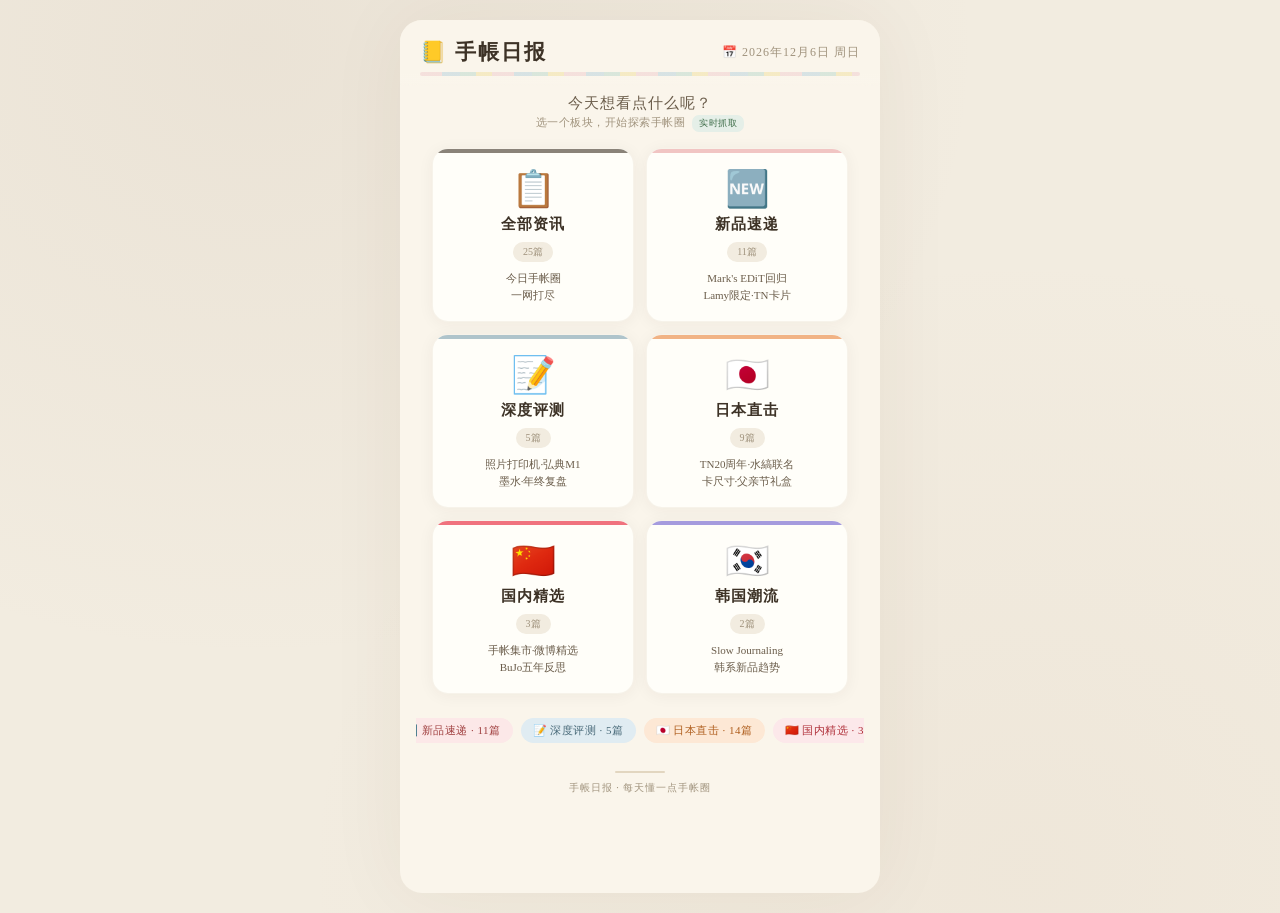
==== commit 07e28be0: "v5_techo_daily_upgrade" ====
--- a/techo-daily/手帐日报2026.5.22.html
+++ b/techo-daily/手帐日报2026.5.22.html
@@ -78,8 +78,8 @@
 <div class="scene active" id="scHome">
 <div class="hero"><h2>今天想看点什么呢？</h2><p>选一个板块，开始探索手帐圈 <span class="src-tag scraped">实时抓取</span></p></div>
 <div class="nav-grid">
-<div class="nav-card nc-all" onclick="showList('all')"><span class="nc-ico">📋</span><span class="nc-ttl">全部资讯</span><span class="nc-cnt">22篇</span><span class="nc-desc">今日手帐圈<br>一网打尽</span></div>
-<div class="nav-card nc-new" onclick="showList('new')"><span class="nc-ico">🆕</span><span class="nc-ttl">新品速递</span><span class="nc-cnt">8篇</span><span class="nc-desc">Lamy限定·TN卡片<br>水縞联名·限定发售</span></div>
+<div class="nav-card nc-all" onclick="showList('all')"><span class="nc-ico">📋</span><span class="nc-ttl">全部资讯</span><span class="nc-cnt">25篇</span><span class="nc-desc">今日手帐圈<br>一网打尽</span></div>
+<div class="nav-card nc-new" onclick="showList('new')"><span class="nc-ico">🆕</span><span class="nc-ttl">新品速递</span><span class="nc-cnt">11篇</span><span class="nc-desc">Mark's EDiT回归<br>Lamy限定·TN卡片</span></div>
 <div class="nav-card nc-review" onclick="showList('review')"><span class="nc-ico">📝</span><span class="nc-ttl">深度评测</span><span class="nc-cnt">5篇</span><span class="nc-desc">照片打印机·弘典M1<br>墨水·年终复盘</span></div>
 <div class="nav-card nc-jp" onclick="showList('jp')"><span class="nc-ico">🇯🇵</span><span class="nc-ttl">日本直击</span><span class="nc-cnt">9篇</span><span class="nc-desc">TN20周年·水縞联名<br>卡尺寸·父亲节礼盒</span></div>
 <div class="nav-card nc-cn" onclick="showList('cn')"><span class="nc-ico">🇨🇳</span><span class="nc-ttl">国内精选</span><span class="nc-cnt">3篇</span><span class="nc-desc">手帐集市·微博精选<br>BuJo五年反思</span></div>
@@ -101,9 +101,25 @@
 
 <script>
 // ═════════════════════ 实时数据 ═════════════════════
-// 抓取时间: 2026-05-22 · 源: web_fetch + browser
+// 抓取时间: 2026-05-22 · 源: web_fetch + browser · v5 🔥今日更新
 const D = [
 // ── 🆕 新品速递 ──
+// 🔥 今日新增 (5/22)
+{id:0,cat:"new",title:"🔥 Mark's EDiT 笔记本全线回归！Ana称为「Tomoe River替代品」",src:{n:"The Well-Appointed Desk",k:"wad",l:"EN"},badge:"今日新增",badgeCls:"bd-new",time:"2026-05-22",img:"https://i0.wp.com/www.wellappointeddesk.com/wp-content/uploads/2026/05/all-sizes.jpg",link:"https://www.wellappointeddesk.com/",region:"us",
+desc:"手帐圈重磅！WAD今日头版：Mark's EDiT笔记本A5/B6/B7全线补货。320页·52.3g纸·钢笔友好·彩色透明封面。Ana称其为「我的Tomoe River替代品」——I know, them's fightin' words!",
+summary:"The Well-Appointed Desk今天头版头条：Mark's EDiT笔记本终于在WAD商店补货了！A5、B6和B7 Semi三个尺寸全部到货，配套彩色透明封面和替换内芯同步发售。\n\n这是去年Ana在DC Pen Show上通过Pilot USA盲测试纸发现的宝藏——52.3g/m²的「NEO AGENDA for EDiT」纸张，薄如Tomoe River但比52g TR更滑顺，钢笔书写完全不洇不背透。320页的惊人容量装在一个轻薄的笔记本里。Ana在评测中写道：「I don't think there's higher praise——这本小本子改变了我的生活。」\n\n彩色塑料封面带透明拉链口袋——可以塞贴纸、名片和ephemera。Ana同步上架了Retro Rainbow复古彩虹贴纸系列（10款不同颜色主题的复古图案：鸟、花、打字机…还有果冻）。",
+full:"【实时抓取】The Well-Appointed Desk 2026年5月22日头版\n\n🔥 Mark's EDiT 笔记本全线回归 WAD 商店！\n\n📓 尺寸：A5 / B6 / B7 Semi\n📄 纸张：Mark's 原创「NEO AGENDA for EDiT」52.3g/m²\n📄 页数：320页\n📄 装订：线装+书脊胶带（可180°平摊）\n📄 网格：5mm淡灰色\n📄 封面：牛皮纸+彩色塑料保护套（带透明拉链口袋）\n\n🖋 钢笔表现：\n• Ana的评价：「a little smoother than your average Tomoe River 52gsm」——比普通巴川纸更顺滑\n• 普通书写：零洇墨、极小背透、无羽化\n• Sheen表现待测（Ana忘记测了——「you know, for science」）\n• 定位：Ana称其为「my go-to alternative to Tomoe River」（Tomoe River替代品首选）\n\n📖 Ana的B7评测回顾（2025年10月）：\n• 在DC Pen Show上通过Pilot USA的盲测试纸接触到EDiT\n• B7 Semi尺寸（70×120mm）像手掌大小的「反手机工具」——想刷Instagram时就掏出它来写brainstorm和待办\n• 「I was not expecting it to revolutionize my life but I think it did. I don't think there's higher praise, do you?」\n• Pilot USA将从2026年开始在美国分销Mark's EDiT\n\n🛍 WAD商店同步上架：Retro Rainbow 复古彩虹贴纸系列——10款不同颜色主题，每款含鸟、花、打字机等古怪复古图案。",
+orig:"The big news this week: Mark's EDiT notebooks are finally back in stock! A5, B6 and B7 Semi-sized notebooks with clear covers. These notebooks feature amazing fountain pen-friendly paper and 320 sheets per book. 'I know! Them's fightin' words!' — referring to calling it her go-to alternative to Tomoe River."},
+{id:-1,cat:"new",title:"Pilot Frixion Waai 可擦凝胶笔上线：0.5mm·8色可选·单支零售",src:{n:"The Gentleman Stationer",k:"gs",l:"EN"},badge:"今日新增",badgeCls:"bd-new",time:"2026-05-22",img:"",link:"https://www.gentlemanstationer.com/blog/2026/5/21/holiday-weekend-sale-take-10-off-paper-and-ink-using-tokyo10-at-checkout",region:"jp",
+desc:"GS今天更新：Pilot Frixion Waai可擦凝胶笔正式上线，0.5mm尖+8种颜色，单支零售。Frixion系列的可擦墨水技术——写错了用手擦掉重写，手帐er救星。",
+summary:"Gentleman Stationer今天更新了产品线，新增Pilot Frixion Waai可擦凝胶笔。这是Pilot Frixion系列的新成员——0.5mm笔尖配合经典的摩擦生热可擦技术，使用笔尾的橡胶头在字迹上摩擦即可消除。8种颜色可选，单支零售（不像部分系列只能整盒买）。对于手帐er来说，可擦笔意味着写错了不用涂改液或贴纸遮掩，直接擦掉重来——特别适合子弹笔记和待办清单这种需要频繁修改的场景。",
+full:"【实时抓取】The Gentleman Stationer 2026年5月22日更新\n\nPilot Frixion Waai 可擦凝胶笔\n✒️ 笔尖：0.5mm\n🎨 颜色：8色可选\n🛒 销售方式：单支零售\n🔧 技术：Pilot Frixion摩擦生热可擦墨水\n\nFrixion系列是手帐圈的经典工具——写错后不用涂改液，用笔尾橡胶头摩擦字迹即可消除。注意：不要用于重要文件归档（高温环境可能导致字迹消失），也不要在极端低温下使用（字迹可能复现）。",
+orig:"Pilot Frixion Waai Erasable Gel Pens. Now available individually, the Frixion Waai pens combine a .5mm tip with Pilot's erasable Frixion ink technology. We have up to 8 colors, all of which are available individually."},
+{id:-2,cat:"new",title:"TWSBI ECO Bahama Yellow 巴哈马黄限定色补货+Diamond 580补货",src:{n:"The Gentleman Stationer",k:"gs",l:"EN"},badge:"今日新增",badgeCls:"bd-new",time:"2026-05-22",img:"",link:"https://www.gentlemanstationer.com/blog/2026/5/21/holiday-weekend-sale-take-10-off-paper-and-ink-using-tokyo10-at-checkout",region:"jp",
+desc:"TWSBI人气限定色Bahama Yellow（巴哈马黄）ECO补货到仓！同时Diamond 580和ECO系列多个断货款也恢复库存。台湾三文堂活塞钢笔一直是手帐圈高性价比之选。",
+summary:"TWSBI（台湾三文堂）的ECO系列在手帐圈有「活塞钢笔入门之王」的称号。今天GS宣布Bahama Yellow巴哈马黄限定色ECO补货到仓——这款明黄色限定之前多次断货，二手市场一度溢价。同时补货的还有TWSBI Diamond 580和ECO系列中多个之前断货的款式和笔尖规格。\n\nTWSBI ECO以不到$35的价格提供活塞上墨+透明笔身+钢尖的配置，是手帐圈墨水试色和日常书写的高性价比选择。Bahama Yellow限定色尤其受追捧因为颜色太适合夏天。",
+full:"【实时抓取】The Gentleman Stationer 2026年5月22日更新\n\nTWSBI ECO Bahama Yellow 巴哈马黄限定色补货\n🖋 品牌：TWSBI（台湾三文堂）\n🖋 系列：ECO 活塞钢笔\n🖋 颜色：Bahama Yellow 巴哈马黄（限定色）\n🖋 特点：活塞上墨+透明笔身+钢尖，约$35\n\n同步补货：TWSBI Diamond 580 系列 + ECO 系列多个断货款和笔尖规格。\n\nTWSBI ECO是手帐圈口碑极佳的入门级活塞钢笔。Bahama Yellow限定色之前断货时二手价曾到$50+。",
+orig:"TWSBI ECO Bahama Yellow Restock. We've received a shipment of additional Bahama Yellow fountain pens, as well as more TWSBI Diamond 580 and ECOs in styles and nib sizes that have been out of stock."},
 {id:1,cat:"new",title:"Lamy Safari 2026限定色发布：霓虹粉 & 霓虹黄 全系列登场",src:{n:"The Gentleman Stationer",k:"gs",l:"EN"},badge:"实时抓取",badgeCls:"bd-new",time:"2026-05-22",img:"https://images.squarespace-cdn.com/content/v1/5349ba13e4b095a3fb0ba65c/3e4b006c-3156-4bc5-b518-4663ee7b942d/Lamy-Safari-Neons.jpg",link:"https://www.gentlemanstationer.com/blog/2026/5/21/holiday-weekend-sale-take-10-off-paper-and-ink-using-tokyo10-at-checkout",region:"jp",
 desc:"Lamy Safari 2026年度限定色正式发布：Neon Pink与Neon Yellow双色出击，覆盖钢笔(EF-M)、宝珠笔、圆珠笔和自动铅笔全产品线。Memorial Day促销纸墨10%OFF。",
 summary:"The Gentleman Stationer本周头号新闻：Lamy Safari 2026特别限定色Neon Pink和Neon Yellow正式到货。这是手帐圈每年最期待的「Safari限定季」——两款高饱和度的霓虹色，ABS树脂笔身+钢尖+标志性大回形针笔夹，覆盖钢笔（EF/F/M/B四尖）、宝珠笔、圆珠笔和自动铅笔全系列。GS同步开启Memorial Day长周末促销（至5/25），纸品和墨水10%OFF折扣码TOKYO10。博主透露他正在东京采购更多日本限定新品。",
